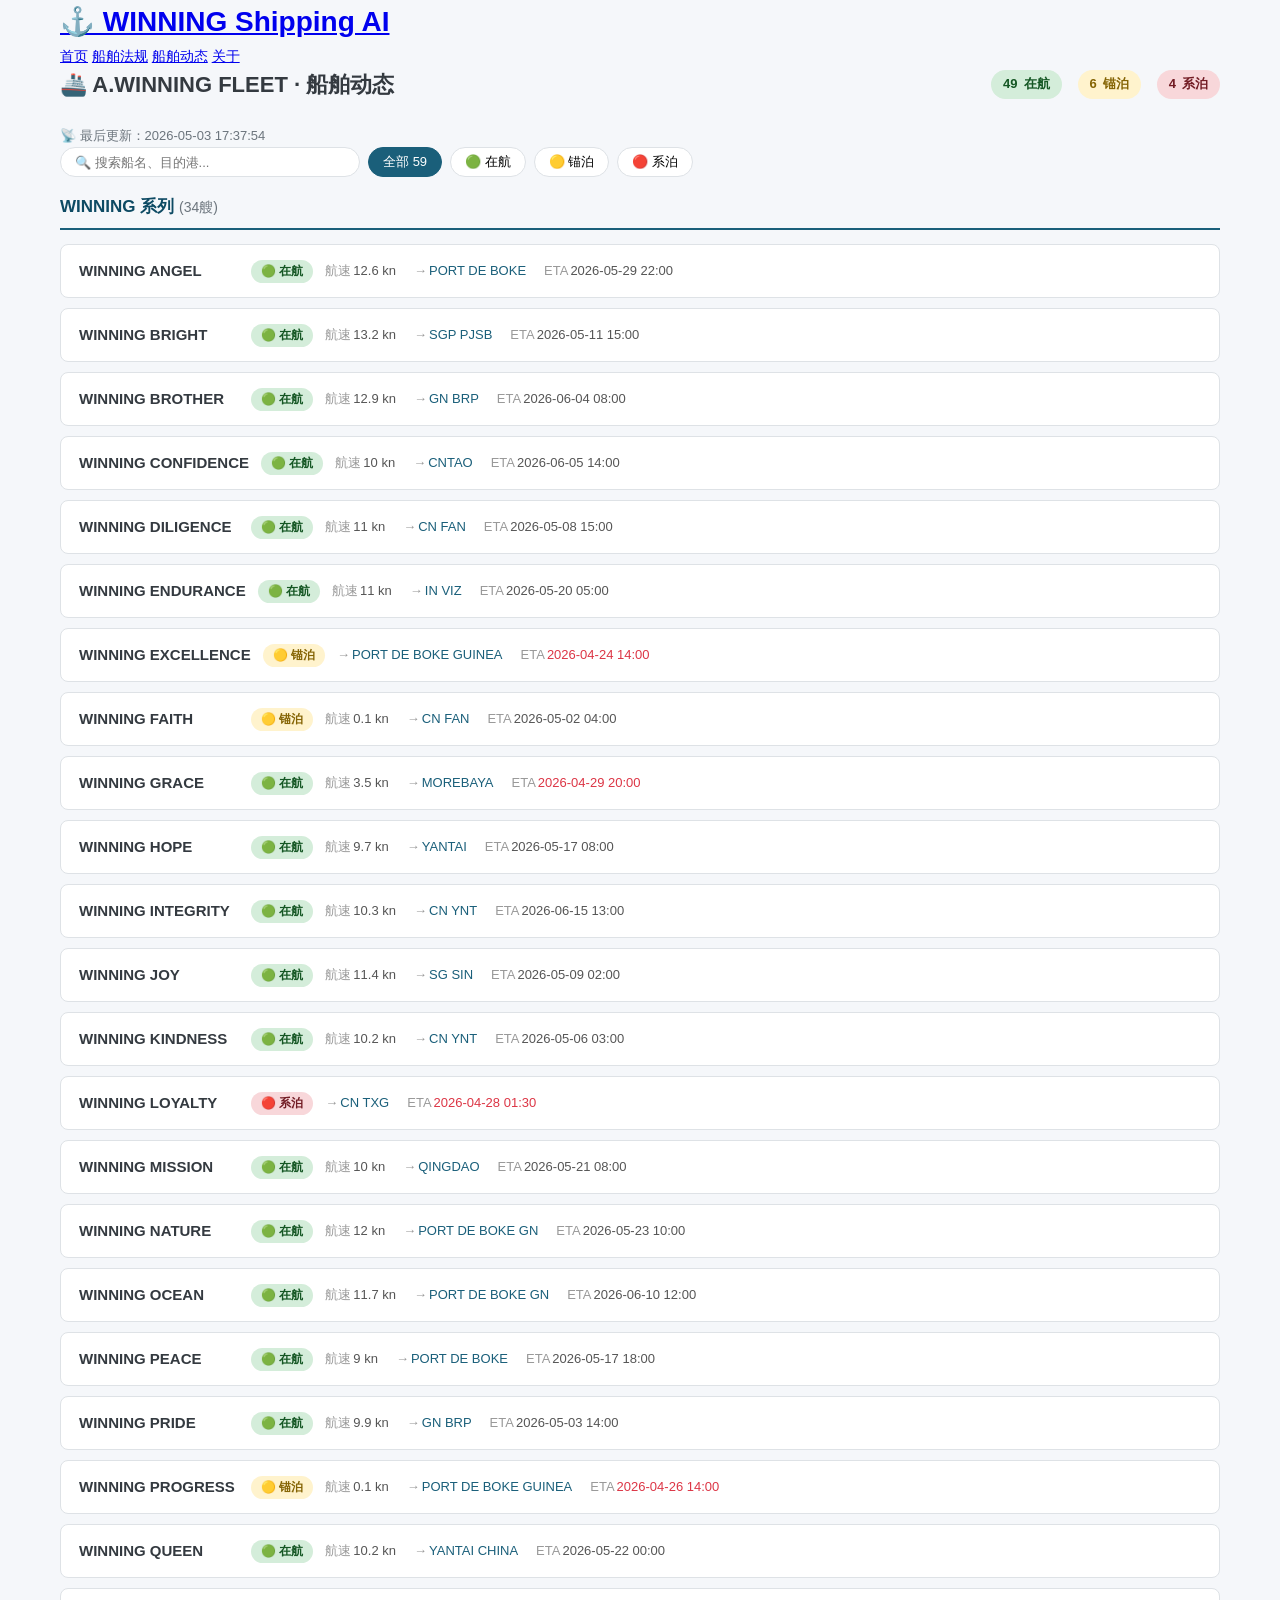
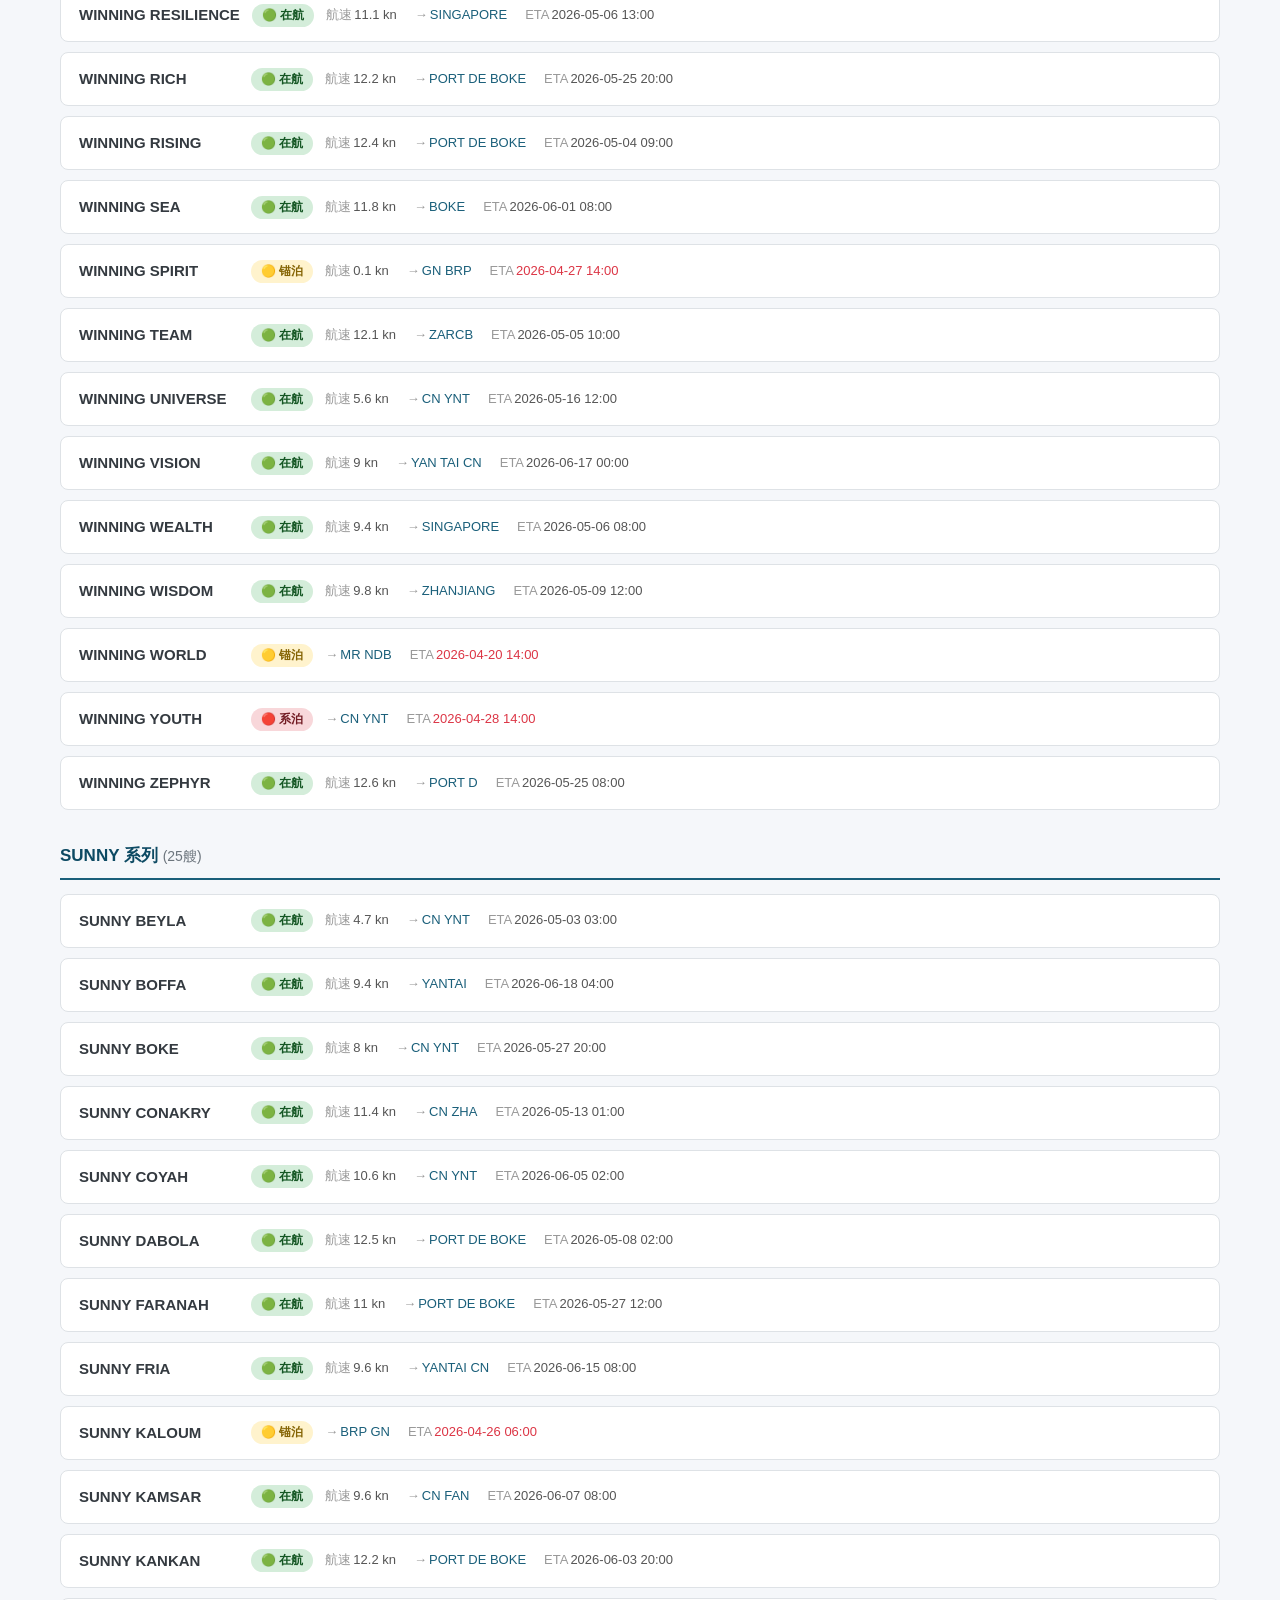
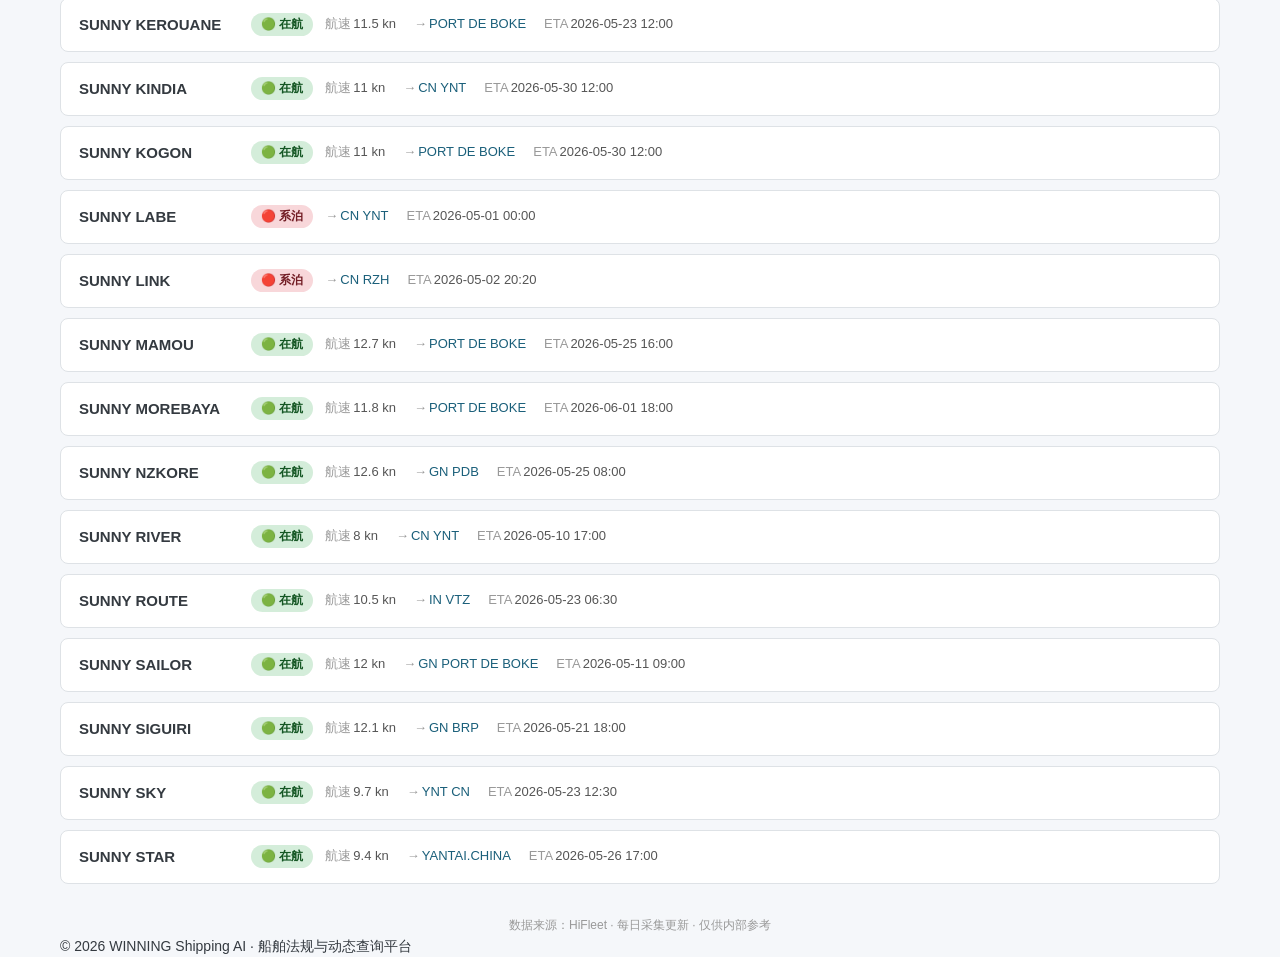
==== hifleet.html @ dc14816b "feat: add fleet vessel status panel + cleanup test files" ====
<!DOCTYPE html>
<html lang="zh-CN">
<head>
    <meta charset="UTF-8">
    <meta name="viewport" content="width=device-width, initial-scale=1.0">
    <title>船舶动态 - WINNING Shipping AI</title>
    <link rel="stylesheet" href="css/style.css">
    <style>
        .fleet-header {
            display: flex;
            justify-content: space-between;
            align-items: center;
            flex-wrap: wrap;
            gap: 12px;
            margin-bottom: 24px;
        }
        .fleet-header h2 { margin: 0; font-size: 22px; }
        .fleet-stats {
            display: flex;
            gap: 16px;
            font-size: 14px;
        }
        .stat-badge {
            display: inline-flex;
            align-items: center;
            gap: 6px;
            padding: 4px 12px;
            border-radius: 20px;
            font-weight: 600;
            font-size: 13px;
        }
        .stat-badge.sea { background: #d4edda; color: #155724; }
        .stat-badge.anchor { background: #fff3cd; color: #856404; }
        .stat-badge.moored { background: #f8d7da; color: #721c24; }
        .update-time {
            font-size: 13px;
            color: var(--gray-color);
        }
        .ship-card {
            background: #fff;
            border: 1px solid var(--border-color);
            border-radius: 8px;
            margin-bottom: 10px;
            padding: 14px 18px;
            display: flex;
            flex-wrap: wrap;
            align-items: center;
            gap: 12px;
            transition: box-shadow .15s;
            cursor: pointer;
        }
        .ship-card:hover { box-shadow: 0 2px 8px rgba(0,0,0,.08); }
        .ship-name {
            font-weight: 700;
            font-size: 15px;
            min-width: 160px;
            flex-shrink: 0;
        }
        .ship-status {
            display: inline-flex;
            align-items: center;
            gap: 4px;
            font-size: 12px;
            font-weight: 600;
            padding: 2px 10px;
            border-radius: 12px;
            min-width: 44px;
            justify-content: center;
        }
        .ship-status.sea { background: #d4edda; color: #155724; }
        .ship-status.anchor { background: #fff3cd; color: #856404; }
        .ship-status.moored { background: #f8d7da; color: #721c24; }
        .ship-detail {
            display: flex;
            flex-wrap: wrap;
            gap: 8px 18px;
            font-size: 13px;
            color: #555;
            flex: 1;
            min-width: 200px;
        }
        .ship-detail span { white-space: nowrap; }
        .detail-label { color: #999; margin-right: 2px; }
        .dest-highlight { color: var(--primary-color); font-weight: 500; }
        .eta-overdue { color: var(--danger-color); }
        .fleet-section { margin-bottom: 32px; }
        .fleet-section h3 {
            font-size: 17px;
            padding-bottom: 8px;
            border-bottom: 2px solid var(--primary-color);
            margin-bottom: 14px;
            color: var(--primary-dark);
        }
        .fleet-section h3 span { font-weight: 400; font-size: 14px; color: var(--gray-color); }
        .ship-details-expanded {
            display: none;
            width: 100%;
            padding: 12px 0 4px 0;
            margin-top: 8px;
            border-top: 1px dashed var(--border-color);
            font-size: 13px;
            grid-template-columns: repeat(auto-fit, minmax(180px, 1fr));
            gap: 6px;
        }
        .ship-card.expanded .ship-details-expanded { display: grid; }
        .filter-bar {
            display: flex;
            gap: 8px;
            flex-wrap: wrap;
            margin-bottom: 16px;
        }
        .filter-btn {
            padding: 5px 14px;
            border-radius: 16px;
            border: 1px solid var(--border-color);
            background: #fff;
            font-size: 13px;
            cursor: pointer;
            transition: all .15s;
        }
        .filter-btn:hover { border-color: var(--primary-color); }
        .filter-btn.active { background: var(--primary-color); color: #fff; border-color: var(--primary-color); }
        .filter-btn.active.sea-filter { background: #28a745; border-color: #28a745; }
        .filter-btn.active.anchor-filter { background: #ffc107; color: #333; border-color: #ffc107; }
        .filter-btn.active.moored-filter { background: #dc3545; border-color: #dc3545; }
        .search-input {
            padding: 5px 14px;
            border: 1px solid var(--border-color);
            border-radius: 16px;
            font-size: 13px;
            outline: none;
            flex: 1;
            min-width: 180px;
            max-width: 300px;
        }
        .search-input:focus { border-color: var(--primary-color); }
        .loading { text-align: center; padding: 60px 0; color: var(--gray-color); }
        .loading .spinner {
            display: inline-block;
            width: 32px; height: 32px;
            border: 3px solid var(--border-color);
            border-top-color: var(--primary-color);
            border-radius: 50%;
            animation: spin .8s linear infinite;
        }
        @keyframes spin { to { transform: rotate(360deg); } }
        .data-source { font-size: 12px; color: #999; margin-top: 20px; text-align: center; }
        .series-tag {
            font-size: 11px;
            padding: 1px 8px;
            border-radius: 10px;
            background: #e8f4f8;
            color: var(--primary-color);
            margin-left: 6px;
        }
    </style>
</head>
<body>
    <div class="layout-wrapper">
        <header class="main-header">
            <div class="container header-content">
                <h1 class="logo">
                    <a href="index.html">
                        <span class="logo-icon">⚓</span>
                        WINNING Shipping AI
                    </a>
                </h1>
                <nav class="main-nav">
                    <a href="index.html">首页</a>
                    <a href="regulations.html">船舶法规</a>
                    <a href="hifleet.html" class="active">船舶动态</a>
                    <a href="about.html">关于</a>
                </nav>
            </div>
        </header>

        <main class="container main-content">
            <div class="fleet-header">
                <h2>🚢 A.WINNING FLEET · 船舶动态</h2>
                <div class="fleet-stats" id="fleetStats">
                    <span class="stat-badge sea"><span id="countSea">—</span> 在航</span>
                    <span class="stat-badge anchor"><span id="countAnchor">—</span> 锚泊</span>
                    <span class="stat-badge moored"><span id="countMoored">—</span> 系泊</span>
                </div>
            </div>

            <div class="update-time" id="updateTime">数据加载中...</div>

            <div class="filter-bar">
                <input type="text" class="search-input" id="searchInput" placeholder="🔍 搜索船名、目的港..." oninput="renderFleet()">
                <button class="filter-btn active" data-filter="all" onclick="setFilter('all')">全部 <span id="totalCount">—</span></button>
                <button class="filter-btn sea-filter" data-filter="sea" onclick="setFilter('sea')">🟢 在航</button>
                <button class="filter-btn anchor-filter" data-filter="anchor" onclick="setFilter('anchor')">🟡 锚泊</button>
                <button class="filter-btn moored-filter" data-filter="moored" onclick="setFilter('moored')">🔴 系泊</button>
            </div>

            <div id="fleetContent">
                <div class="loading">
                    <div class="spinner"></div>
                    <p style="margin-top:16px">正在加载船舶动态数据...</p>
                </div>
            </div>

            <div class="data-source">
                数据来源：HiFleet · 每日采集更新 · 仅供内部参考
            </div>
        </main>

        <footer class="main-footer">
            <div class="container footer-content">
                <p>&copy; 2026 WINNING Shipping AI · 船舶法规与动态查询平台</p>
            </div>
        </footer>
    </div>

    <script>
        let fleetData = null;
        let currentFilter = 'all';

        async function loadData() {
            try {
                const resp = await fetch('data/hifleet_daily.json?_t=' + Date.now());
                if (!resp.ok) throw new Error('HTTP ' + resp.status);
                const text = await resp.text();
                fleetData = JSON.parse(text);
                renderFleet();
            } catch(e) {
                // 没有JSON文件时用内嵌测试数据
                console.warn('无法加载外部数据，使用测试数据:', e.message);
                fleetData = getTestData();
                renderFleet();
            }
        }

        function statusClass(s) {
            if (s === '锚泊') return 'anchor';
            if (s === '系泊') return 'moored';
            return 'sea';
        }

        function renderFleet() {
            if (!fleetData) return;
            const search = document.getElementById('searchInput').value.toLowerCase().trim();
            const allVessels = fleetData.vessels || [];
            
            let filtered = allVessels.filter(v => {
                if (currentFilter !== 'all' && statusClass(v.status) !== currentFilter) return false;
                if (search && !v.name.toLowerCase().includes(search) && !(v.destination||'').toLowerCase().includes(search)) return false;
                return true;
            });

            const winning = filtered.filter(v => v.name.startsWith('WINNING'));
            const sunny = filtered.filter(v => v.name.startsWith('SUNNY'));

            document.getElementById('totalCount').textContent = filtered.length;
            
            // 更新统计
            const all = allVessels;
            document.getElementById('countSea').textContent = all.filter(v => v.status === '在航').length;
            document.getElementById('countAnchor').textContent = all.filter(v => v.status === '锚泊').length;
            document.getElementById('countMoored').textContent = all.filter(v => v.status === '系泊').length;
            document.getElementById('updateTime').textContent = '📡 最后更新：' + (fleetData.timestamp || '未知');

            let html = '';
            if (winning.length) html += renderSection('WINNING 系列', winning);
            if (sunny.length) html += renderSection('SUNNY 系列', sunny);
            if (!filtered.length) html = '<div class="loading"><p>没有匹配的船舶</p></div>';

            document.getElementById('fleetContent').innerHTML = html;
        }

        function renderSection(title, vessels) {
            const series = title.includes('WINNING') ? 'winning' : 'sunny';
            let h = `<div class="fleet-section"><h3>${title} <span>(${vessels.length}艘)</span></h3>`;
            vessels.forEach(v => {
                const sc = statusClass(v.status);
                const overdue = v.eta && v.eta < '2026-05-01';
                h += `<div class="ship-card" onclick="this.classList.toggle('expanded')">
                    <div class="ship-name">${v.name}</div>
                    <div class="ship-status ${sc}">${v.status === '在航' ? '🟢' : v.status === '锚泊' ? '🟡' : '🔴'} ${v.status}</div>
                    <div class="ship-detail">
                        ${v.speed_kn ? `<span><span class="detail-label">航速</span>${v.speed_kn} kn</span>` : ''}
                        ${v.destination ? `<span><span class="detail-label">→</span><span class="dest-highlight">${v.destination}</span></span>` : ''}
                        ${v.eta ? `<span><span class="detail-label">ETA</span><span class="${overdue ? 'eta-overdue' : ''}">${v.eta}</span></span>` : ''}
                    </div>
                    <div class="ship-details-expanded">
                        ${v.lat ? `<span>📍 ${v.lat.toFixed(2)}, ${v.lon.toFixed(2)}</span>` : ''}
                        ${v.heading_deg ? `<span>🧭 航向 ${v.heading_deg}°</span>` : ''}
                        ${v.draught_m ? `<span>📏 吃水 ${v.draught_m}m</span>` : ''}
                        ${v.mmsi ? `<span>📡 MMSI ${v.mmsi}</span>` : ''}
                        ${v.imo ? `<span>🆔 IMO ${v.imo}</span>` : ''}
                        ${v.updateTime ? `<span>⏱ ${v.updateTime}</span>` : ''}
                    </div>
                </div>`;
            });
            h += '</div>';
            return h;
        }

        function setFilter(filter) {
            currentFilter = filter;
            document.querySelectorAll('.filter-btn').forEach(b => b.classList.remove('active'));
            document.querySelectorAll(`.filter-btn[data-filter="${filter}"]`).forEach(b => b.classList.add('active'));
            renderFleet();
        }

        function getTestData() {
            return {
                "timestamp": "2026-05-03 17:37:54",
                "group": "A.WINNING FLEET",
                "total": 59,
                "winning": 34,
                "sunny": 25,
                "vessels": [
                    {"name":"WINNING CONFIDENCE","status":"在航","speed_kn":10.0,"destination":"CNTAO","eta":"2026-06-05 14:00","lat":-28.45,"lon":12.20,"heading_deg":128,"draught_m":18.6,"mmsi":"566311000","imo":"9325001","updateTime":"2026-05-03 17:37:09"},
                    {"name":"WINNING DILIGENCE","status":"在航","speed_kn":11.0,"destination":"CN FAN","eta":"2026-05-08 15:00","lat":0.53,"lon":108.18,"heading_deg":357,"draught_m":18.2,"mmsi":"566545000","imo":"9374088","updateTime":"2026-05-03 17:33:18"},
                    {"name":"WINNING ENDURANCE","status":"在航","speed_kn":11.0,"destination":"IN VIZ","eta":"2026-05-20 05:00","lat":-31.38,"lon":36.40,"heading_deg":67,"draught_m":18.0,"mmsi":"566845000","imo":"9232058","updateTime":"2026-05-03 17:35:57"},
                    {"name":"WINNING EXCELLENCE","status":"锚泊","speed_kn":null,"destination":"PORT DE BOKE GUINEA","eta":"2026-04-24 14:00","lat":10.35,"lon":-14.79,"heading_deg":178,"draught_m":11.7,"mmsi":"563114700","imo":"9279393","updateTime":"2026-05-03 17:34:51"},
                    {"name":"WINNING FAITH","status":"锚泊","speed_kn":0.1,"destination":"CN FAN","eta":"2026-05-02 04:00","lat":21.17,"lon":108.41,"heading_deg":293,"draught_m":18.2,"mmsi":"566963000","imo":"9314076","updateTime":"2026-05-03 17:32:48"},
                    {"name":"WINNING GRACE","status":"在航","speed_kn":3.5,"destination":"MOREBAYA","eta":"2026-04-29 20:00","lat":9.24,"lon":-13.73,"heading_deg":272,"draught_m":11.3,"mmsi":"566100000","imo":"9722948","updateTime":"2026-05-03 17:37:42"},
                    {"name":"WINNING HOPE","status":"在航","speed_kn":9.7,"destination":"YANTAI","eta":"2026-05-17 08:00","lat":-9.01,"lon":100.92,"heading_deg":58,"draught_m":18.7,"mmsi":"563152000","imo":"9722950","updateTime":"2026-05-03 17:28:09"},
                    {"name":"WINNING INTEGRITY","status":"在航","speed_kn":10.3,"destination":"CN YNT","eta":"2026-06-15 13:00","lat":3.45,"lon":-11.47,"heading_deg":149,"draught_m":18.3,"mmsi":"563312300","imo":"9633068","updateTime":"2026-05-03 17:35:38"},
                    {"name":"WINNING JOY","status":"在航","speed_kn":11.4,"destination":"SG SIN","eta":"2026-05-09 02:00","lat":22.08,"lon":119.81,"heading_deg":179,"draught_m":10.2,"mmsi":"563222500","imo":"9492220","updateTime":"2026-05-03 17:33:04"},
                    {"name":"WINNING KINDNESS","status":"在航","speed_kn":10.2,"destination":"CN YNT","eta":"2026-05-06 03:00","lat":27.96,"lon":123.27,"heading_deg":6,"draught_m":18.3,"mmsi":"563131000","imo":"9335240","updateTime":"2026-05-03 17:37:43"},
                    {"name":"WINNING PRIDE","status":"在航","speed_kn":9.9,"destination":"GN BRP","eta":"2026-05-03 14:00","lat":10.08,"lon":-14.84,"heading_deg":3,"draught_m":9.8,"mmsi":"374705000","imo":"9450234","updateTime":"2026-05-03 17:35:34"},
                    {"name":"SUNNY SAILOR","status":"在航","speed_kn":12.0,"destination":"GN PORT DE BOKE","eta":"2026-05-11 09:00","lat":-6.39,"lon":-4.97,"heading_deg":326,"draught_m":9.3,"mmsi":"370118000","imo":"9439125","updateTime":"2026-05-03 17:37:45"},
                    {"name":"SUNNY LABE","status":"系泊","speed_kn":null,"destination":"CN YNT","eta":"2026-05-01 00:00","lat":37.58,"lon":121.39,"heading_deg":270,"draught_m":18.2,"mmsi":"352002765","imo":"9271597","updateTime":"2026-05-03 17:35:31"}
                ]
            };
        }

        // 初始化
        loadData();

        // 定时刷新（每5分钟尝试重新加载）
        setInterval(loadData, 5 * 60 * 1000);
    </script>
</body>
</html>
---- css/style.css ----
/* WINNING Shipping AI 样式表 */
/* 参考KRCon简洁专业风格 */

:root {
    /* 主色调 - 海事蓝 */
    --primary-color: #1a5f7a;
    --primary-dark: #0d4a63;
    --primary-light: #2a7a9a;
    
    /* 辅助色 */
    --secondary-color: #f8b500;
    --success-color: #28a745;
    --danger-color: #dc3545;
    --warning-color: #ffc107;
    --info-color: #17a2b8;
    
    /* 中性色 */
    --light-color: #f8f9fa;
    --dark-color: #343a40;
    --gray-color: #6c757d;
    --border-color: #dee2e6;
    
    /* 字体 */
    --font-family: 'Noto Sans SC', 'Microsoft YaHei', sans-serif;
    --font-size-base: 14px;
    
    /* 布局 */
    --sidebar-width: 280px;
    --header-height: 70px;
    --footer-height: 60px;
}

/* 重置和基础样式 */
* {
    margin: 0;
    padding: 0;
    box-sizing: border-box;
}

body {
    font-family: var(--font-family);
    font-size: var(--font-size-base);
    color: var(--dark-color);
    background-color: #f5f7fa;
    line-height: 1.6;
    min-height: 100vh;
    display: flex;
    flex-direction: column;
}

.container {
    max-width: 1200px;
    margin: 0 auto;
    padding: 0 20px;
}

/* 头部样式 */
.header {
    background: linear-gradient(135deg, var(--primary-dark), var(--primary-color));
    color: white;
    height: var(--header-height);
    box-shadow: 0 2px 10px rgba(0, 0, 0, 0.1);
    position: sticky;
    top: 0;
    z-index: 1000;
}

.header .container {
    display: flex;
    justify-content: space-between;
    align-items: center;
    height: 100%;
}

.logo {
    display: flex;
    align-items: center;
    gap: 15px;
}

.logo i {
    font-size: 28px;
    color: var(--secondary-color);
}

.logo h1 {
    font-size: 22px;
    font-weight: 700;
    margin: 0;
}

.logo .subtitle {
    font-size: 12px;
    opacity: 0.8;
    margin-left: 10px;
}

.user-info {
    display: flex;
    align-items: center;
    gap: 12px;
    background: rgba(255, 255, 255, 0.1);
    padding: 8px 15px;
    border-radius: 20px;
    cursor: pointer;
    transition: background 0.3s;
}

.user-info:hover {
    background: rgba(255, 255, 255, 0.2);
}

.user-avatar {
    width: 36px;
    height: 36px;
    background: var(--secondary-color);
    border-radius: 50%;
    display: flex;
    align-items: center;
    justify-content: center;
}

.user-avatar i {
    color: var(--primary-dark);
    font-size: 18px;
}

.user-details {
    display: flex;
    flex-direction: column;
}

.username {
    font-weight: 600;
    font-size: 14px;
}

.user-role {
    font-size: 12px;
    opacity: 0.8;
}

/* 主内容区 */
.main-container {
    display: flex;
    flex: 1;
    min-height: calc(100vh - var(--header-height) - var(--footer-height));
}

/* 侧边栏 */
.sidebar {
    width: var(--sidebar-width);
    background: white;
    border-right: 1px solid var(--border-color);
    padding: 25px 20px;
    overflow-y: auto;
}

.sidebar h3 {
    color: var(--primary-color);
    font-size: 16px;
    margin-bottom: 15px;
    display: flex;
    align-items: center;
    gap: 8px;
}

.sidebar h3 i {
    color: var(--secondary-color);
}

.search-section {
    margin-bottom: 30px;
}

.search-box {
    display: flex;
    margin-bottom: 15px;
}

.search-box input {
    flex: 1;
    padding: 10px 15px;
    border: 1px solid var(--border-color);
    border-right: none;
    border-radius: 4px 0 0 4px;
    font-size: 14px;
    transition: border-color 0.3s;
}

.search-box input:focus {
    outline: none;
    border-color: var(--primary-color);
}

.search-box button {
    background: var(--primary-color);
    color: white;
    border: none;
    padding: 0 20px;
    border-radius: 0 4px 4px 0;
    cursor: pointer;
    transition: background 0.3s;
}

.search-box button:hover {
    background: var(--primary-dark);
}

.search-filters {
    display: grid;
    grid-template-columns: 1fr 1fr;
    gap: 10px;
}

.search-filters label {
    display: flex;
    align-items: center;
    gap: 5px;
    font-size: 13px;
    cursor: pointer;
}

.search-filters input[type="checkbox"] {
    margin: 0;
}

.category-section {
    margin-bottom: 30px;
}

.category-list {
    list-style: none;
}

.category-list li {
    display: flex;
    align-items: center;
    justify-content: space-between;
    padding: 12px 15px;
    margin-bottom: 5px;
    border-radius: 4px;
    cursor: pointer;
    transition: all 0.3s;
}

.category-list li:hover {
    background: #f0f7ff;
}

.category-list li.active {
    background: var(--primary-color);
    color: white;
}

.category-list li.active i {
    color: var(--secondary-color);
}

.category-list li i {
    margin-right: 10px;
    color: var(--primary-color);
}

.category-list .count {
    background: var(--light-color);
    color: var(--gray-color);
    padding: 2px 8px;
    border-radius: 10px;
    font-size: 12px;
}

.category-list li.active .count {
    background: rgba(255, 255, 255, 0.2);
    color: white;
}

.recent-list {
    list-style: none;
}

.recent-list li {
    padding: 10px 15px;
    border-bottom: 1px solid var(--border-color);
    font-size: 13px;
    cursor: pointer;
    transition: background 0.3s;
}

.recent-list li:hover {
    background: #f0f7ff;
}

.recent-list li:last-child {
    border-bottom: none;
}

/* 主要内容区 */
.content {
    flex: 1;
    padding: 25px;
    overflow-y: auto;
}

.welcome-section {
    background: white;
    border-radius: 8px;
    padding: 25px;
    margin-bottom: 25px;
    box-shadow: 0 2px 10px rgba(0, 0, 0, 0.05);
}

.welcome-section h2 {
    color: var(--primary-color);
    margin-bottom: 10px;
    display: flex;
    align-items: center;
    gap: 10px;
}

.welcome-section p {
    color: var(--gray-color);
    margin-bottom: 25px;
}

.quick-stats {
    display: grid;
    grid-template-columns: repeat(auto-fit, minmax(200px, 1fr));
    gap: 20px;
}

.stat-card {
    display: flex;
    align-items: center;
    gap: 15px;
    padding: 20px;
    background: #f8f9fa;
    border-radius: 6px;
    border-left: 4px solid var(--primary-color);
}

.stat-card i {
    font-size: 32px;
    color: var(--primary-color);
}

.stat-card h3 {
    font-size: 28px;
    color: var(--dark-color);
    margin: 0;
}

.stat-card p {
    color: var(--gray-color);
    margin: 0;
    font-size: 14px;
}

/* 搜索结果区域 */
.results-section {
    background: white;
    border-radius: 8px;
    padding: 25px;
    box-shadow: 0 2px 10px rgba(0, 0, 0, 0.05);
}

.results-header {
    display: flex;
    justify-content: space-between;
    align-items: center;
    margin-bottom: 20px;
}

.results-header h3 {
    color: var(--primary-color);
    display: flex;
    align-items: center;
    gap: 10px;
}

.results-info {
    display: flex;
    align-items: center;
    gap: 20px;
}

.results-info span {
    color: var(--gray-color);
    font-size: 14px;
}

.view-toggle {
    display: flex;
    gap: 5px;
}

.view-btn {
    background: none;
    border: 1px solid var(--border-color);
    padding: 8px 12px;
    border-radius: 4px;
    cursor: pointer;
    color: var(--gray-color);
    transition: all 0.3s;
}

.view-btn:hover {
    border-color: var(--primary-color);
    color: var(--primary-color);
}

.view-btn.active {
    background: var(--primary-color);
    border-color: var(--primary-color);
    color: white;
}

/* 结果列表 */
.results-container {
    min-height: 300px;
}

.empty-state {
    text-align: center;
    padding: 60px 20px;
    color: var(--gray-color);
}

.empty-state i {
    margin-bottom: 20px;
    color: var(--border-color);
}

.empty-state h4 {
    margin-bottom: 10px;
    color: var(--dark-color);
}

/* 文件卡片 */
.file-card {
    background: white;
    border: 1px solid var(--border-color);
    border-radius: 6px;
    padding: 20px;
    margin-bottom: 15px;
    transition: all 0.3s;
    cursor: pointer;
}

.file-card:hover {
    border-color: var(--primary-color);
    box-shadow: 0 4px 12px rgba(0, 0, 0, 0.1);
    transform: translateY(-2px);
}

.file-header {
    display: flex;
    justify-content: space-between;
    align-items: flex-start;
    margin-bottom: 15px;
}

.file-title {
    font-weight: 600;
    color: var(--primary-color);
    font-size: 16px;
    margin: 0;
}

.file-badge {
    background: var(--primary-light);
    color: white;
    padding: 4px 10px;
    border-radius: 12px;
    font-size: 12px;
    font-weight: 500;
}

.file-meta {
    display: flex;
    gap: 20px;
    margin-bottom: 15px;
    font-size: 13px;
    color: var(--gray-color);
}

.file-meta span {
    display: flex;
    align-items: center;
    gap: 5px;
}

.file-description {
    color: var(--dark-color);
    font-size: 14px;
    line-height: 1.5;
    margin-bottom: 15px;
}

.file-actions {
    display: flex;
    gap: 10px;
}

.btn {
    padding: 8px 16px;
    border: none;
    border-radius: 4px;
    cursor: pointer;
    font-size: 14px;
    font-weight: 500;
    transition: all 0.3s;
    display: inline-flex;
    align-items: center;
    gap: 8px;
}

.btn-primary {
    background: var(--primary-color);
    color: white;
}

.btn-primary:hover {
    background: var(--primary-dark);
}

.btn-secondary {
    background: var(--light-color);
    color: var(--dark-color);
    border: 1px solid var(--border-color);
}

.btn-secondary:hover {
    background: #e9ecef;
}

/* 预览区域 */
.preview-section {
    background: white;
    border-radius: 8px;
    margin-top: 25px;
    box-shadow: 0 2px 10px rgba(0, 0, 0, 0.05);
}

.preview-header {
    display: flex;
    justify-content: space-between;
    align-items: center;
    padding: 20px 25px;
    border-bottom: 1px solid var(--border-color);
}

.preview-header h3 {
    color: var(--primary-color);
    margin: 0;
}

.close-preview {
    background: none;
    border: none;
    font-size: 20px;
    color: var(--gray-color);
    cursor: pointer;
    padding: 5px;
}

.close-preview:hover {
    color: var(--danger-color);
}

.preview-content {
    padding: 25px;
    min-height: 500px;
    max-height: 600px;
    overflow-y: auto;
}

.preview-actions {
    padding: 20px 25px;
    border-top: 1px solid var(--border-color);
    display: flex;
    gap: 10px;
}

/* 分页 */
.pagination {
    display: flex;
    justify-content: center;
    align-items: center;
    gap: 10px;
    margin-top: 25px;
    padding-top: 20px;
    border-top: 1px solid var(--border-color);
}

.page-btn {
    padding: 8px 12px;
    border: 1px solid var(--border-color);
    background: white;
    border-radius: 4px;
    cursor: pointer;
    transition: all 0.3s;
}

.page-btn:hover {
    border-color: var(--primary-color);
    color: var(--primary-color);
}

.page-btn.active {
    background: var(--primary-color);
    border-color: var(--primary-color);
    color: white;
}

.page-btn.disabled {
    opacity: 0.5;
    cursor: not-allowed;
}

/* 底部 */
.footer {
    background: var(--dark-color);
    color: white;
    height: var(--footer-height);
}

.footer .container {
    height: 100%;
}

.footer-content {
    display: flex;
    justify-content: space-between;
    align-items: center;
    height: 100%;
}

.footer-logo {
    display: flex;
    align-items: center;
    gap: 10px;
    font-weight: 600;
}

.footer-logo i {
    color: var(--secondary-color);
}

.footer-info {
    text-align: center;
    font-size: 13px;
    opacity: 0.8;
}

.footer-info p {
    margin: 2px 0;
}

.footer-links {
    display: flex;
    gap: 20px;
}

.footer-links a {
    color: white;
    text-decoration: none;
    font-size: 13px;
    opacity: 0.8;
    transition: opacity 0.3s;
    display: flex;
    align-items: center;
    gap: 5px;
}

.footer-links a:hover {
    opacity: 1;
}

/* 响应式设计 */
@media (max-width: 992px) {
    .main-container {
        flex-direction: column;
    }
    
    .sidebar {
        width: 100%;
        border-right: none;
        border-bottom: 1px solid var(--border-color);
    }
    
    .quick-stats {
        grid-template-columns: repeat(2, 1fr);
    }
}

@media (max-width: 768px) {
    .header .container {
        flex-direction: column;
        padding: 10px;
        height: auto;
    }
    
    .logo {
        margin-bottom: 10px;
    }
    
    .quick-stats {
        grid-template-columns: 1fr;
    }
    
    .footer-content {
        flex-direction: column;
        gap: 15px;
        padding: 15px 0;
    }
    
    .results-header {
        flex-direction: column;
        align-items: flex-start;
        gap: 15px;
    }
    
    .results-info {
        width: 100%;
        justify-content: space-between;
    }
}

/* 加载动画 */
.loading {
    display: flex;
    justify-content: center;
    align-items: center;
    padding: 40px;
}

.spinner {
    width: 40px;
    height: 40px;
    border: 4px solid var(--border-color);
    border-top: 4px solid var(--primary-color);
    border-radius: 50%;
    animation: spin 1s linear infinite;
}

@keyframes spin {
    0% { transform: rotate(0deg); }
    100% { transform: rotate(360deg); }
}

/* ========== 船舶动态模块 ========== */
.fleet-filter-bar {
    display: flex;
    gap: 8px;
    margin-bottom: 16px;
    flex-wrap: wrap;
}
.fleet-filter-bar .filter-btn {
    padding: 5px 14px;
    border-radius: 16px;
    border: 1px solid var(--border-color);
    background: #fff;
    font-size: 13px;
    cursor: pointer;
    transition: all .15s;
}
.fleet-filter-bar .filter-btn:hover {
    border-color: var(--primary-color);
}
.fleet-filter-bar .filter-btn.active {
    background: var(--primary-color);
    color: #fff;
    border-color: var(--primary-color);
}
.fleet-filter-bar .filter-btn.active.sea {
    background: #28a745;
    border-color: #28a745;
}
.fleet-filter-bar .filter-btn.active.anchor {
    background: #ffc107;
    color: #333;
    border-color: #ffc107;
}
.fleet-filter-bar .filter-btn.active.moored {
    background: #dc3545;
    border-color: #dc3545;
}
.fleet-section {
    margin-bottom: 24px;
}
.fleet-section h4 {
    font-size: 16px;
    color: var(--primary-dark);
    padding-bottom: 6px;
    border-bottom: 2px solid var(--primary-color);
    margin-bottom: 10px;
}
.fleet-section h4 span {
    font-weight: 400;
    font-size: 13px;
    color: var(--gray-color);
}
.fleet-card {
    background: #fff;
    border: 1px solid var(--border-color);
    border-radius: 6px;
    margin-bottom: 6px;
    padding: 10px 14px;
    cursor: pointer;
    transition: box-shadow .15s;
}
.fleet-card:hover {
    box-shadow: 0 1px 6px rgba(0,0,0,.06);
}
.fleet-row {
    display: flex;
    flex-wrap: wrap;
    align-items: center;
    gap: 8px 14px;
}
.fleet-name {
    font-weight: 700;
    font-size: 14px;
    min-width: 140px;
}
.fleet-status {
    font-size: 12px;
    font-weight: 600;
    padding: 1px 10px;
    border-radius: 12px;
}
.fleet-status.sea { background: #d4edda; color: #155724; }
.fleet-status.anchor { background: #fff3cd; color: #856404; }
.fleet-status.moored { background: #f8d7da; color: #721c24; }
.fleet-speed { font-size: 13px; color: #555; }
.fleet-dest { font-size: 13px; }
.fleet-dest b { color: var(--primary-color); }
.fleet-eta { font-size: 12px; color: #777; }
.fleet-eta.overdue { color: var(--danger-color); }
.fleet-details {
    display: none;
    margin-top: 8px;
    padding-top: 8px;
    border-top: 1px dashed var(--border-color);
    font-size: 12px;
    color: #888;
    gap: 6px 18px;
    flex-wrap: wrap;
}
.fleet-card.expanded .fleet-details {
    display: flex;
}
.fleet-mini-stats {
    margin-left: 8px;
    font-size: 13px;
}
.stat-dot { margin: 0 2px; }
.fleet-ts {
    margin-left: 12px;
    font-size: 12px;
    color: #aaa;
}

/* 工具类 */
.hidden {
    display: none !important;
}

.text-primary {
    color: var(--primary-color) !important;
}

.text-success {
    color: var(--success-color) !important;
}

.text-danger {
    color: var(--danger-color) !important;
}

.bg-light {
    background: var(--light-color) !important;
}

.mt-20 {
    margin-top: 20px;
}

.mb-20 {
    margin-bottom: 20px;
}
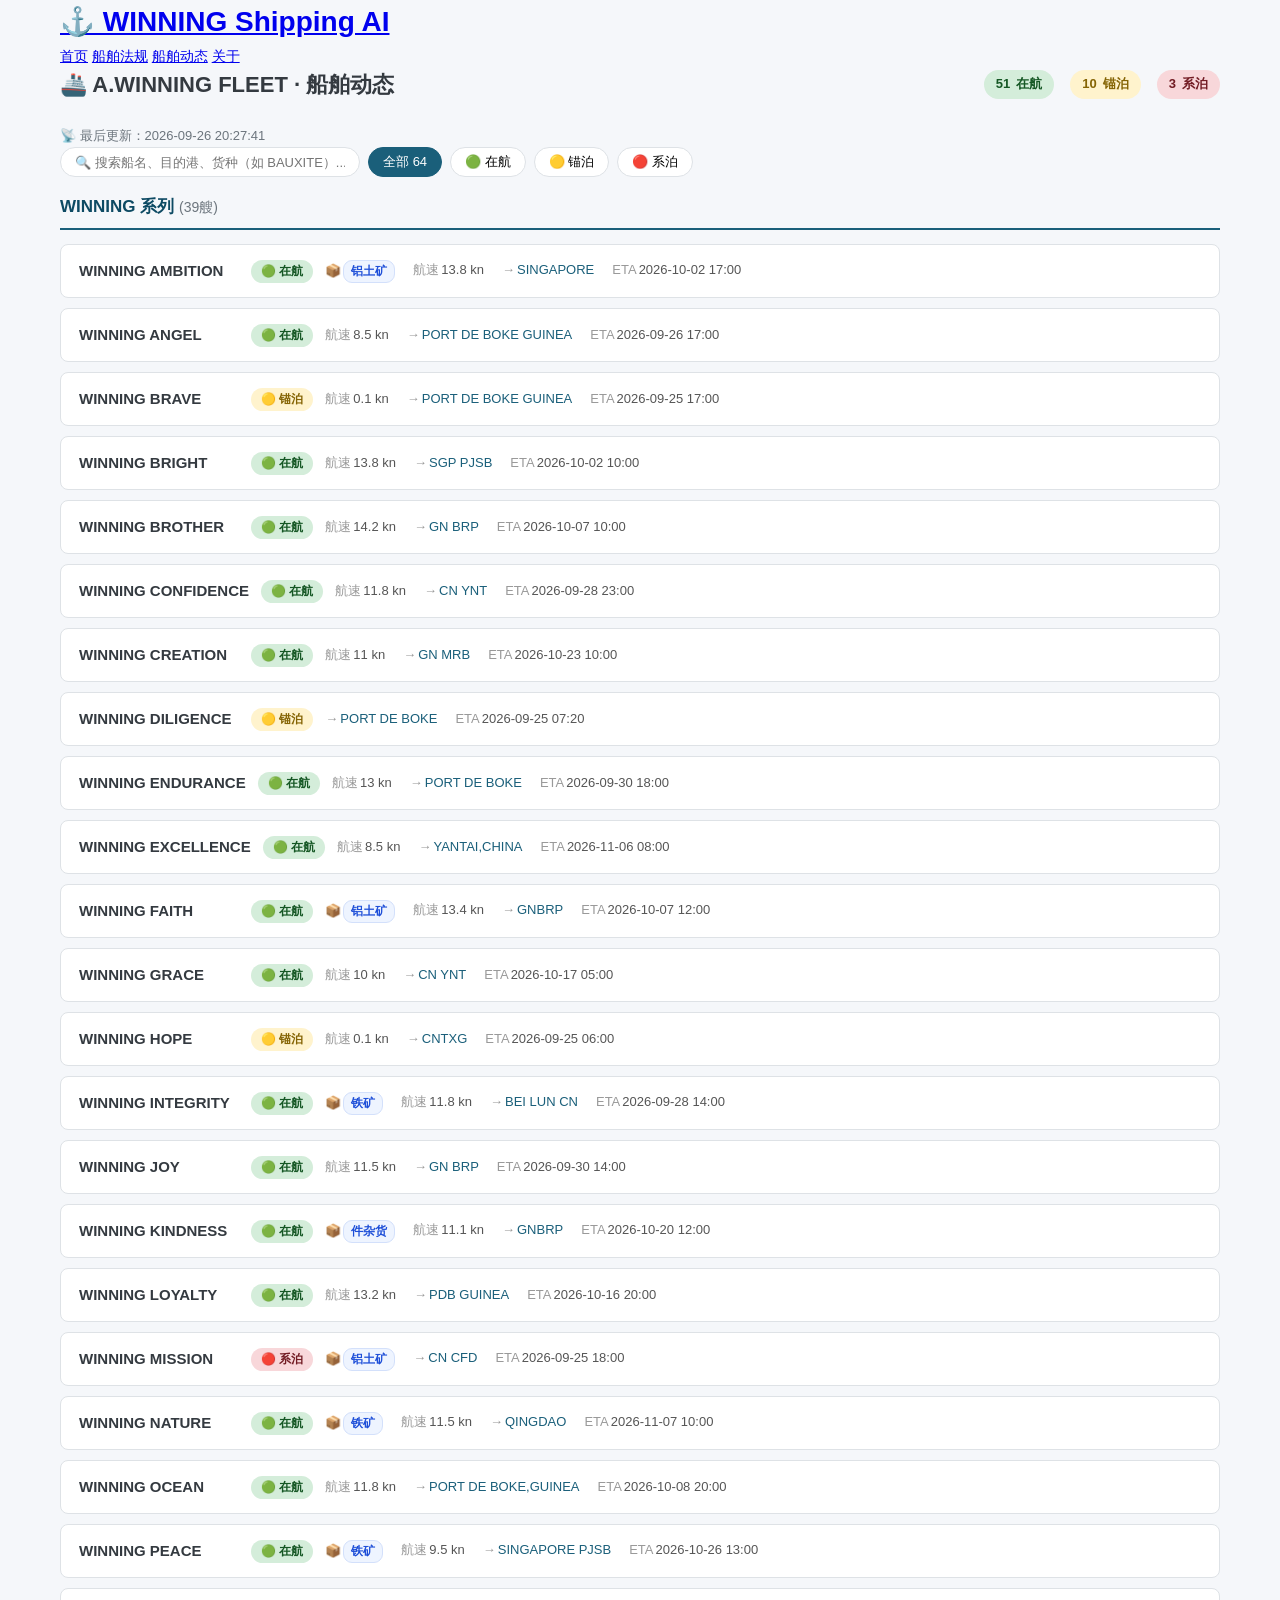
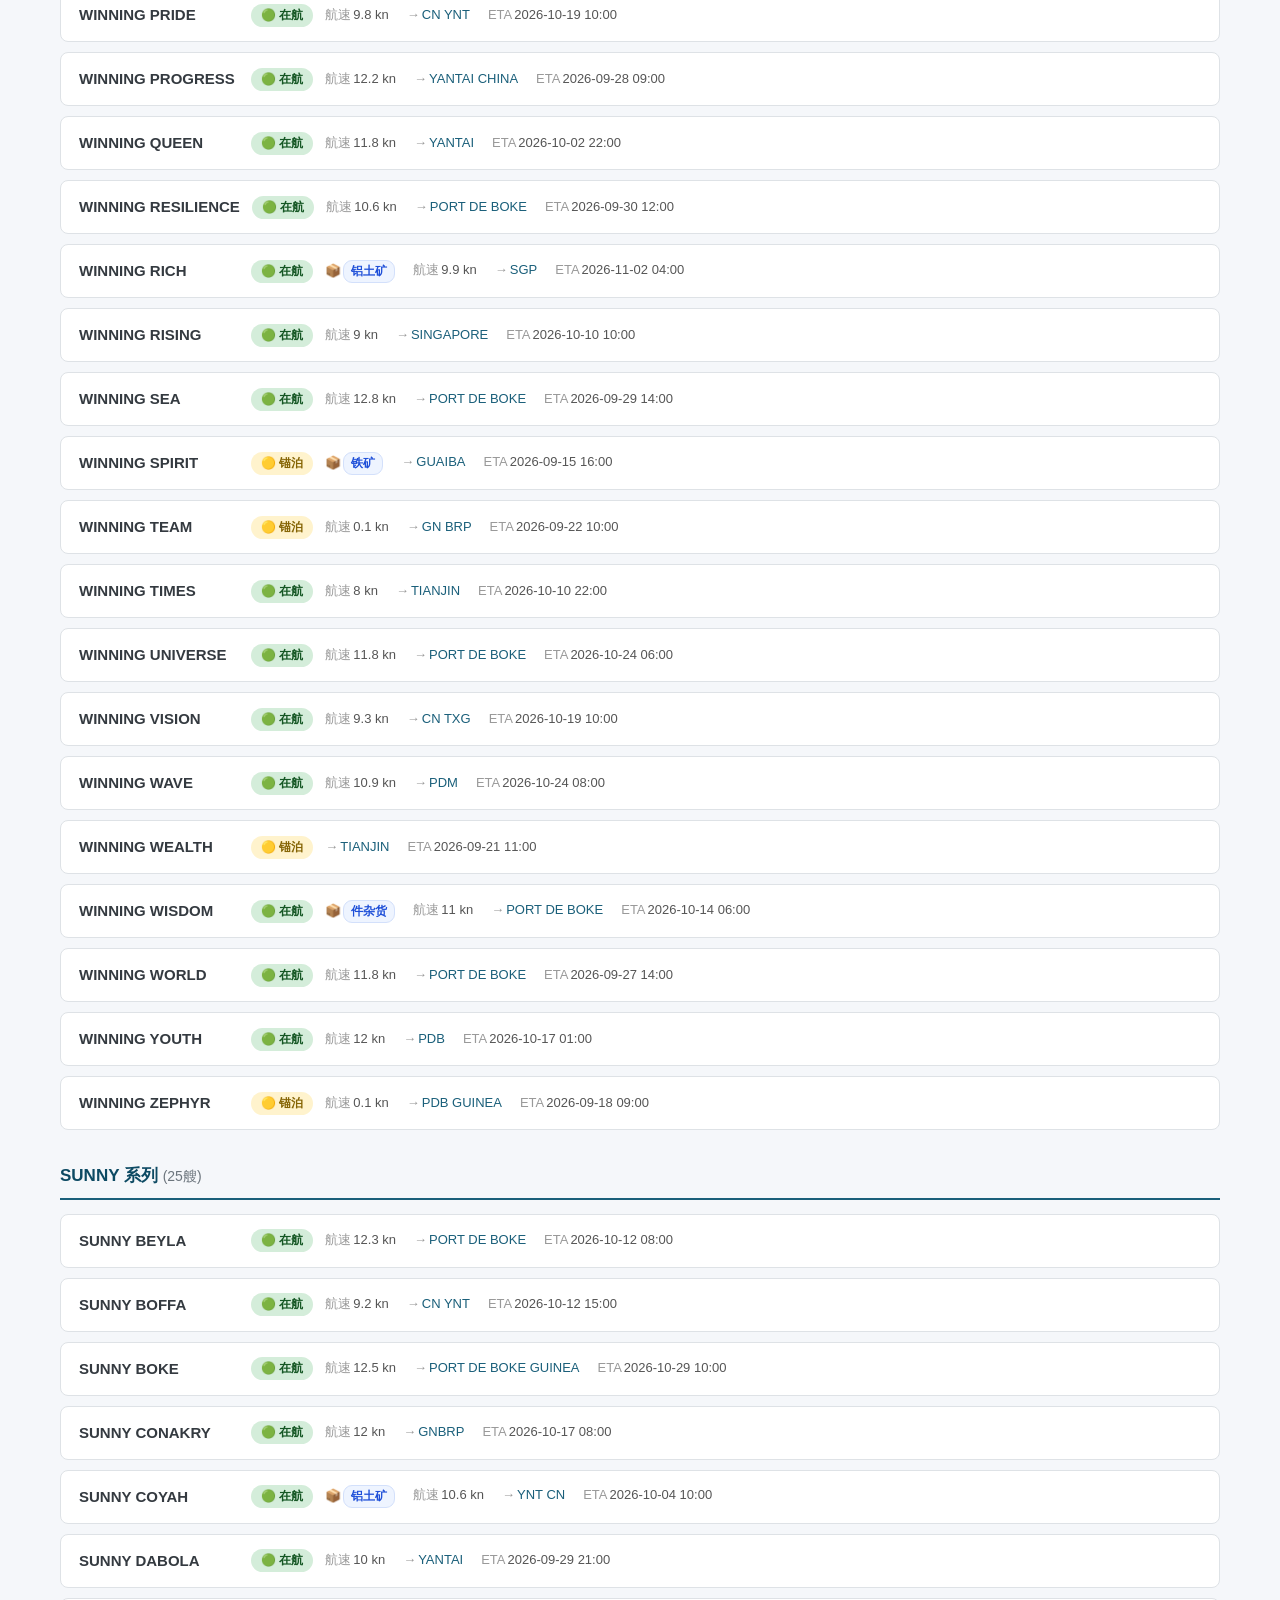
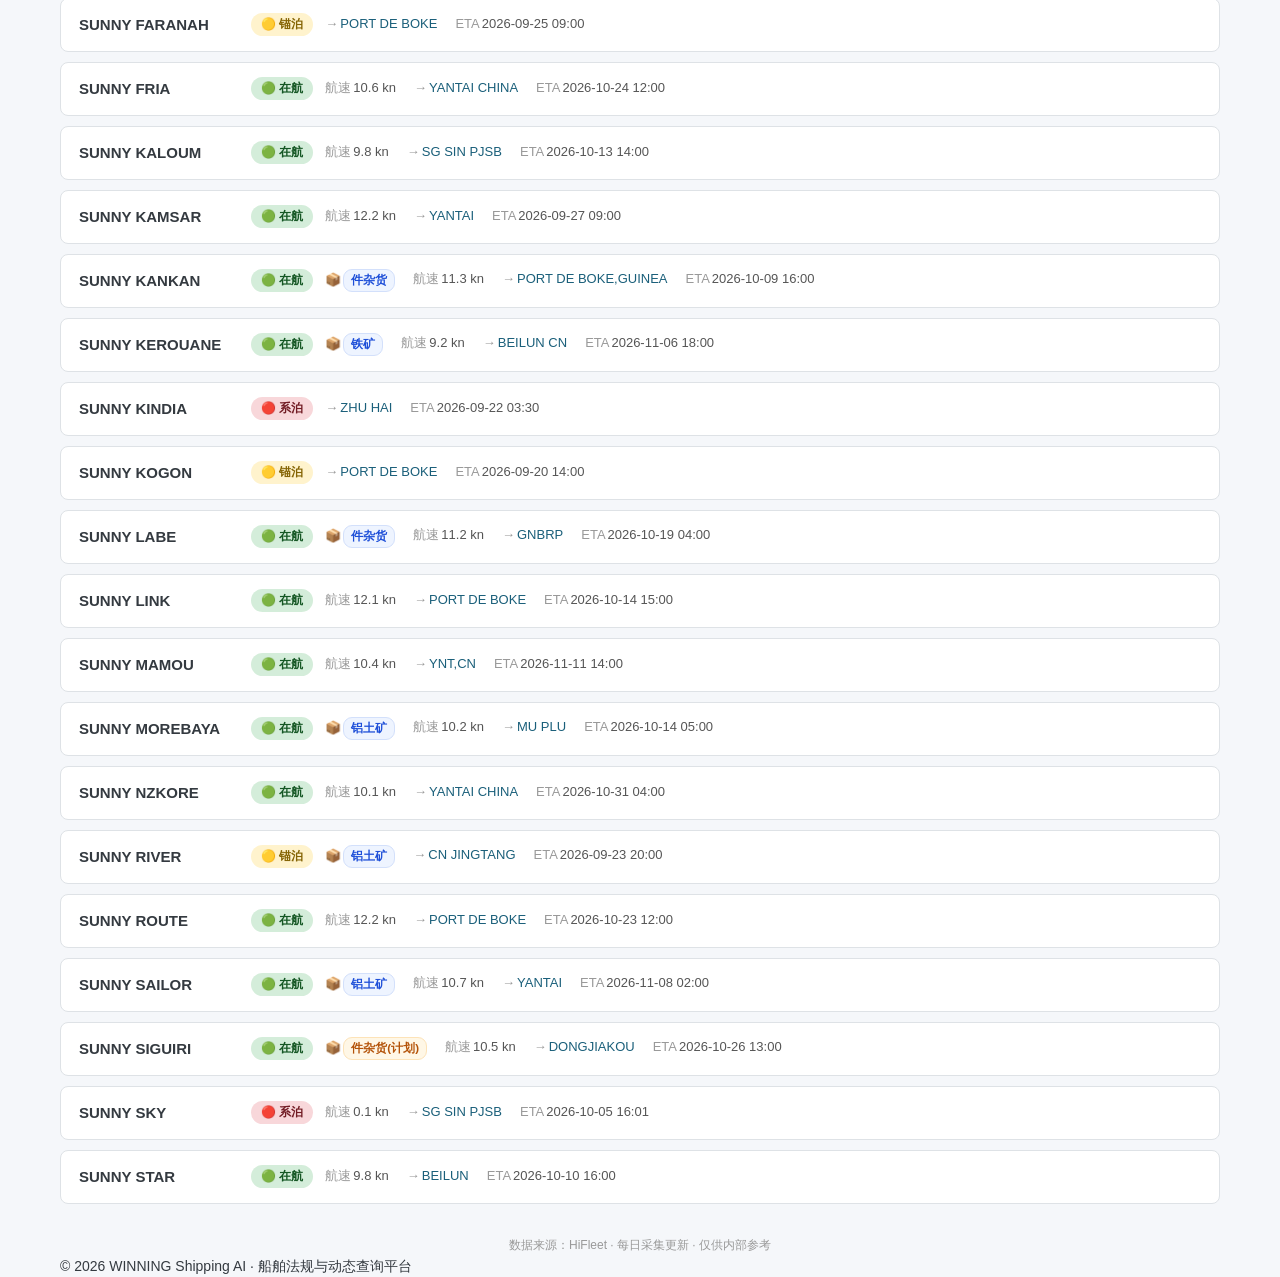
==== commit 2af602b4: "feat(hifleet): 船舶动态显示货种——卡片新增 📦徽标(铁矿/铝土矿/件杂货,计划装的标注)、搜索支持按货种过滤、展开显示EN+依据日期" ====
--- a/hifleet.html
+++ b/hifleet.html
@@ -81,6 +81,13 @@
         }
         .ship-detail span { white-space: nowrap; }
         .detail-label { color: #999; margin-right: 2px; }
+        /* 货种徽标（2026-09-26 Shawn 定：船舶动态显示 IRON ORE/BAUXITE/件杂货） */
+        .cargo-badge {
+            display: inline-block; padding: 1px 7px; border-radius: 9px;
+            background: #eef4ff; color: #1d4ed8; font-weight: 600; font-size: 11.5px;
+            border: 1px solid #d3e0fb;
+        }
+        .cargo-badge.plan { background: #fff7e6; color: #b45309; border-color: #fde3b8; }
         .dest-highlight { color: var(--primary-color); font-weight: 500; }
         .eta-overdue { color: var(--danger-color); }
         .fleet-section { margin-bottom: 32px; }
@@ -187,7 +194,7 @@
             <div class="update-time" id="updateTime">数据加载中...</div>
 
             <div class="filter-bar">
-                <input type="text" class="search-input" id="searchInput" placeholder="🔍 搜索船名、目的港..." oninput="renderFleet()">
+                <input type="text" class="search-input" id="searchInput" placeholder="🔍 搜索船名、目的港、货种（如 BAUXITE）..." oninput="renderFleet()">
                 <button class="filter-btn active" data-filter="all" onclick="setFilter('all')">全部 <span id="totalCount">—</span></button>
                 <button class="filter-btn sea-filter" data-filter="sea" onclick="setFilter('sea')">🟢 在航</button>
                 <button class="filter-btn anchor-filter" data-filter="anchor" onclick="setFilter('anchor')">🟡 锚泊</button>
@@ -245,7 +252,8 @@
             
             let filtered = allVessels.filter(v => {
                 if (currentFilter !== 'all' && statusClass(v.status) !== currentFilter) return false;
-                if (search && !v.name.toLowerCase().includes(search) && !(v.destination||'').toLowerCase().includes(search)) return false;
+                if (search && !v.name.toLowerCase().includes(search) && !(v.destination||'').toLowerCase().includes(search)
+                    && !(v.cargo||'').toLowerCase().includes(search) && !(v.cargo_cn||'').includes(search)) return false;
                 return true;
             });
 
@@ -279,11 +287,13 @@
                     <div class="ship-name">${v.name}</div>
                     <div class="ship-status ${sc}">${v.status === '在航' ? '🟢' : v.status === '锚泊' ? '🟡' : '🔴'} ${v.status}</div>
                     <div class="ship-detail">
+                        ${v.cargo ? `<span><span class="detail-label">📦</span><span class="cargo-badge${v.cargo_plan ? ' plan' : ''}">${v.cargo_cn || v.cargo}${v.cargo_plan ? '(计划)' : ''}</span></span>` : ''}
                         ${v.speed_kn ? `<span><span class="detail-label">航速</span>${v.speed_kn} kn</span>` : ''}
                         ${v.destination ? `<span><span class="detail-label">→</span><span class="dest-highlight">${v.destination}</span></span>` : ''}
                         ${v.eta ? `<span><span class="detail-label">ETA</span><span class="${overdue ? 'eta-overdue' : ''}">${v.eta}</span></span>` : ''}
                     </div>
                     <div class="ship-details-expanded">
+                        ${v.cargo ? `<span>📦 货种 ${v.cargo}${v.cargo_plan ? '（计划装，未起运）' : ''}${v.cargo_date ? ' · 依据 ' + v.cargo_date : ''}</span>` : ''}
                         ${v.lat ? `<span>📍 ${v.lat.toFixed(2)}, ${v.lon.toFixed(2)}</span>` : ''}
                         ${v.heading_deg ? `<span>🧭 航向 ${v.heading_deg}°</span>` : ''}
                         ${v.draught_m ? `<span>📏 吃水 ${v.draught_m}m</span>` : ''}
